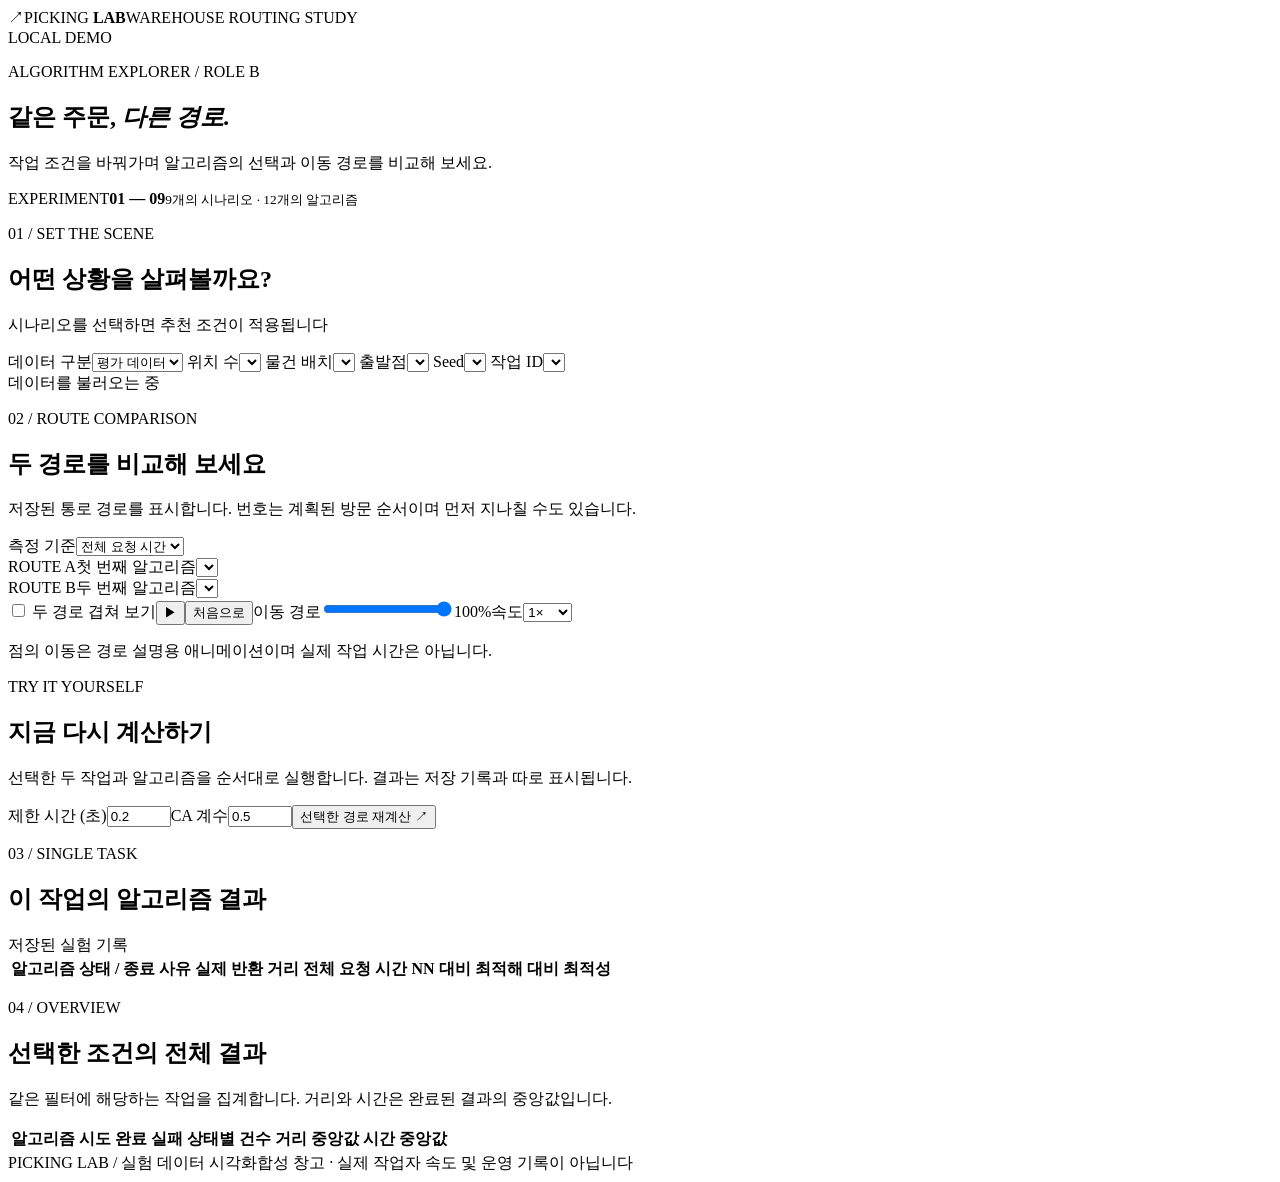
==== demo/index.html @ 154a7657 "feat: add two-stage picking route improvement" ====
<!doctype html>
<html lang="ko">
<head>
  <meta charset="utf-8">
  <meta name="viewport" content="width=device-width, initial-scale=1">
  <title>Picking Lab | 창고 경로 비교</title>
  <link rel="stylesheet" href="/style.css">
  <script src="/app.js" defer></script>
</head>
<body>
<header class="topbar"><div class="brand"><span class="brand-mark">↗</span><span>PICKING <b>LAB</b></span><span class="brand-line"></span><span class="brand-sub">WAREHOUSE ROUTING STUDY</span></div><span class="top-tag"><i></i> LOCAL DEMO</span></header>
<main>
  <section class="hero"><div><p class="eyebrow">ALGORITHM EXPLORER <span> / </span> ROLE B</p><h1>같은 주문, <em>다른 경로.</em></h1><p class="intro">작업 조건을 바꿔가며 알고리즘의 선택과 이동 경로를 비교해 보세요.</p></div><div class="hero-meta"><span>EXPERIMENT</span><strong>01 — 09</strong><small>9개의 시나리오 · 12개의 알고리즘</small></div></section>
  <section class="panel filters"><div class="section-head"><div><p class="kicker">01 / SET THE SCENE</p><h2>어떤 상황을 살펴볼까요?</h2></div><span class="hint">시나리오를 선택하면 추천 조건이 적용됩니다</span></div>
    <div class="scenario-grid" id="scenarios" aria-label="시나리오 선택"></div><p id="scenario-description" class="scenario-note"></p>
    <div class="filter-grid">
      <label>데이터 구분<select id="split"><option value="eval">평가 데이터</option><option value="dev">개발 데이터</option></select></label>
      <label>위치 수<select id="n"></select></label>
      <label>물건 배치<select id="pattern"></select></label>
      <label>출발점<select id="start"></select></label>
      <label>Seed<select id="seed"></select></label>
      <label class="task-filter">작업 ID<select id="task"></select></label>
    </div><div class="selection-foot"><span id="task-count">데이터를 불러오는 중</span><span id="split-note"></span></div>
  </section>
  <section id="algorithm-explanation" class="panel filters" aria-labelledby="algorithm-explanation-title" hidden>
    <h2 id="algorithm-explanation-title">선택한 알고리즘 설명</h2>
    <div id="algorithm-explanation-content"></div>
  </section>
  <section class="section-head compare-heading"><div><p class="kicker">02 / ROUTE COMPARISON</p><h2>두 경로를 비교해 보세요</h2><p class="hint">저장된 통로 경로를 표시합니다. 번호는 계획된 방문 순서이며 먼저 지나칠 수도 있습니다.</p></div><div class="mode-control"><label for="mode">측정 기준</label><select id="mode"><option value="request">전체 요청 시간</option><option value="candidate">후보 탐색 시간</option></select></div></section>
  <div id="error" class="notice error" role="alert" hidden></div><div id="comparison-note" class="notice" hidden></div>
  <section class="route-grid" aria-label="두 알고리즘 경로 비교">
    <article class="panel route-card"><div class="route-top"><div><span class="route-label blue">ROUTE A</span><label class="sr-only" for="algorithm-a">첫 번째 알고리즘</label><select id="algorithm-a" class="algorithm"></select></div><div id="badge-a" class="status"></div></div><div id="map-a" class="map" role="img" aria-label="첫 번째 창고 경로"></div><div id="route-info-a" class="route-info"></div></article>
    <article class="panel route-card"><div class="route-top"><div><span class="route-label orange">ROUTE B</span><label class="sr-only" for="algorithm-b">두 번째 알고리즘</label><select id="algorithm-b" class="algorithm"></select></div><div id="badge-b" class="status"></div></div><div id="map-b" class="map" role="img" aria-label="두 번째 창고 경로"></div><div id="route-info-b" class="route-info"></div></article>
  </section>
  <div class="playbar panel"><div class="player"><label class="overlay-control"><input type="checkbox" id="overlay"> 두 경로 겹쳐 보기</label><button id="play" class="play-button" aria-label="경로 재생">▶</button><button id="reset" class="icon-button">처음으로</button><label for="progress">이동 경로</label><input id="progress" type="range" min="0" max="1000" value="1000" aria-label="경로 진행률"><output id="progress-label">100%</output><label for="speed">속도</label><select id="speed"><option value="0.5">0.5×</option><option value="1" selected>1×</option><option value="2">2×</option></select></div><p>점의 이동은 경로 설명용 애니메이션이며 실제 작업 시간은 아닙니다.</p></div>
  <section class="panel live"><div><p class="kicker">TRY IT YOURSELF</p><h2>지금 다시 계산하기</h2><p class="hint">선택한 두 작업과 알고리즘을 순서대로 실행합니다. 결과는 저장 기록과 따로 표시됩니다.</p></div><div class="live-controls"><label>제한 시간 (초)<input type="number" id="budget" min="0.01" max="2" step="0.01" value="0.2"></label><label>CA 계수<input type="number" id="coefficient" min="0" max="2" step="0.05" value="0.5"></label><button id="run" class="primary">선택한 경로 재계산 ↗</button><button id="restore" class="text-button" hidden>저장 결과로 돌아가기</button></div><p id="live-note" class="hint" aria-live="polite"></p></section>
  <section class="panel table-panel"><div class="section-head"><div><p class="kicker">03 / SINGLE TASK</p><h2>이 작업의 알고리즘 결과</h2><p id="task-info" class="hint"></p></div><span class="source-tag" id="source-tag">저장된 실험 기록</span></div><div class="table-wrap"><table><thead><tr><th>알고리즘</th><th>상태 / 종료 사유</th><th>실제 반환</th><th>거리</th><th id="time-heading">전체 요청 시간</th><th>NN 대비</th><th>최적해 대비</th><th>최적성</th></tr></thead><tbody id="results"></tbody></table></div><div id="rule" class="rule"></div></section>
  <section class="panel table-panel"><div class="section-head"><div><p class="kicker">04 / OVERVIEW</p><h2>선택한 조건의 전체 결과</h2><p class="hint">같은 필터에 해당하는 작업을 집계합니다. 거리와 시간은 완료된 결과의 중앙값입니다.</p></div></div><div class="table-wrap"><table><thead><tr><th>알고리즘</th><th>시도</th><th>완료</th><th>실패 상태별 건수</th><th>거리 중앙값</th><th>시간 중앙값</th></tr></thead><tbody id="aggregate"></tbody></table></div></section>
  <footer><span>PICKING LAB / 실험 데이터 시각화</span><span>합성 창고 · 실제 작업자 속도 및 운영 기록이 아닙니다</span></footer>
</main>
</body>
</html>
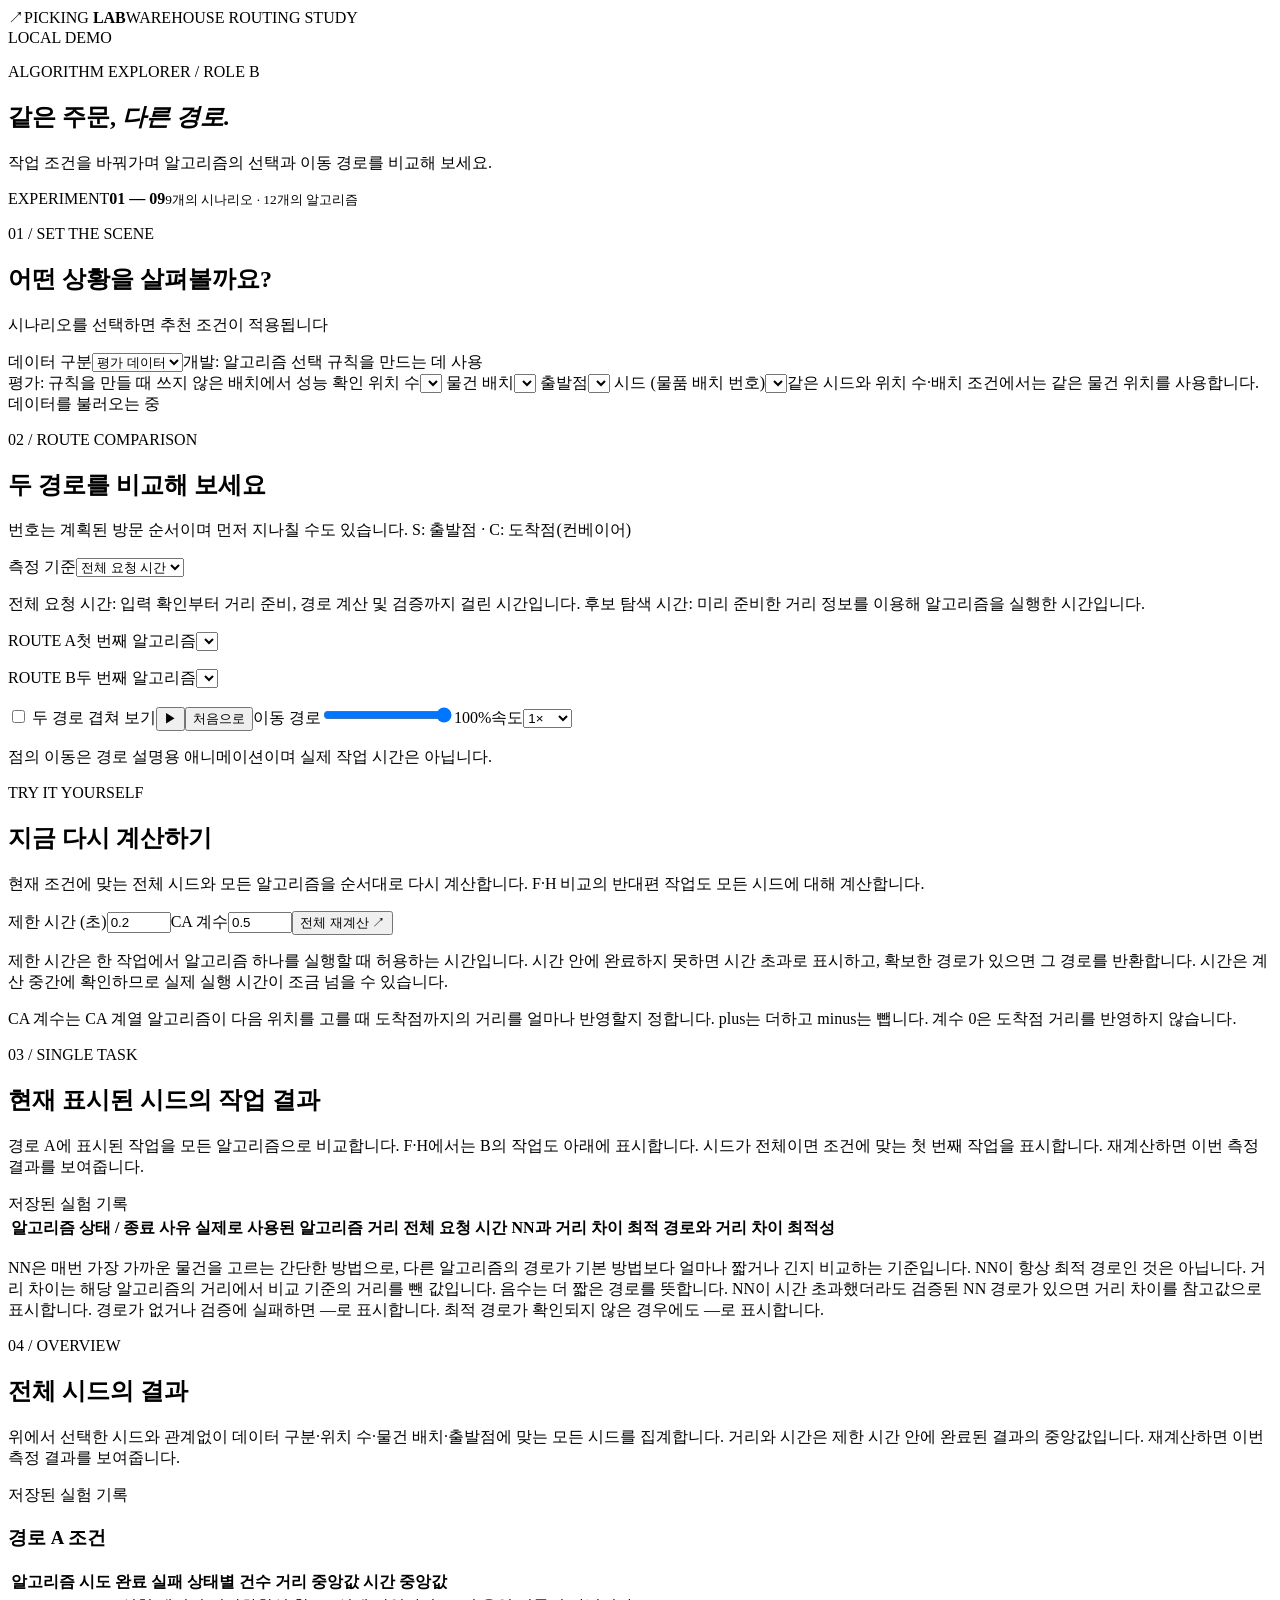
==== commit 8d2c5a65: "Clarify NN baseline and improve experiment demo" ====
--- a/demo/index.html
+++ b/demo/index.html
@@ -14,28 +14,29 @@
   <section class="panel filters"><div class="section-head"><div><p class="kicker">01 / SET THE SCENE</p><h2>어떤 상황을 살펴볼까요?</h2></div><span class="hint">시나리오를 선택하면 추천 조건이 적용됩니다</span></div>
     <div class="scenario-grid" id="scenarios" aria-label="시나리오 선택"></div><p id="scenario-description" class="scenario-note"></p>
     <div class="filter-grid">
-      <label>데이터 구분<select id="split"><option value="eval">평가 데이터</option><option value="dev">개발 데이터</option></select></label>
+      <label>데이터 구분<select id="split" aria-describedby="split-help"><option value="eval">평가 데이터</option><option value="dev">개발 데이터</option></select><span id="split-help" class="filter-help">개발: 알고리즘 선택 규칙을 만드는 데 사용<br>평가: 규칙을 만들 때 쓰지 않은 배치에서 성능 확인</span></label>
       <label>위치 수<select id="n"></select></label>
       <label>물건 배치<select id="pattern"></select></label>
       <label>출발점<select id="start"></select></label>
-      <label>Seed<select id="seed"></select></label>
-      <label class="task-filter">작업 ID<select id="task"></select></label>
-    </div><div class="selection-foot"><span id="task-count">데이터를 불러오는 중</span><span id="split-note"></span></div>
+      <label>시드 (물품 배치 번호)<select id="seed" aria-describedby="seed-note"></select><span id="seed-note" class="filter-help"></span><span class="filter-help">같은 시드와 위치 수·배치 조건에서는 같은 물건 위치를 사용합니다.</span></label>
+    </div><div class="selection-foot"><span id="task-count" aria-live="polite">데이터를 불러오는 중</span><span id="split-note"></span></div>
   </section>
   <section id="algorithm-explanation" class="panel filters" aria-labelledby="algorithm-explanation-title" hidden>
     <h2 id="algorithm-explanation-title">선택한 알고리즘 설명</h2>
     <div id="algorithm-explanation-content"></div>
+    <details class="algorithm-guide"><summary>모든 알고리즘 설명 보기</summary><p class="hint">알고리즘 이름을 누르면 설명을 볼 수 있습니다.</p><div id="all-algorithm-explanations"></div></details>
   </section>
-  <section class="section-head compare-heading"><div><p class="kicker">02 / ROUTE COMPARISON</p><h2>두 경로를 비교해 보세요</h2><p class="hint">저장된 통로 경로를 표시합니다. 번호는 계획된 방문 순서이며 먼저 지나칠 수도 있습니다.</p></div><div class="mode-control"><label for="mode">측정 기준</label><select id="mode"><option value="request">전체 요청 시간</option><option value="candidate">후보 탐색 시간</option></select></div></section>
+  <section class="section-head compare-heading"><div><p class="kicker">02 / ROUTE COMPARISON</p><h2>두 경로를 비교해 보세요</h2><p class="hint">번호는 계획된 방문 순서이며 먼저 지나칠 수도 있습니다. S: 출발점 · C: 도착점(컨베이어)</p></div><div class="mode-control"><label for="mode">측정 기준</label><select id="mode"><option value="request">전체 요청 시간</option><option value="candidate">후보 탐색 시간</option></select></div></section>
+  <p class="hint">전체 요청 시간: 입력 확인부터 거리 준비, 경로 계산 및 검증까지 걸린 시간입니다. 후보 탐색 시간: 미리 준비한 거리 정보를 이용해 알고리즘을 실행한 시간입니다.</p>
   <div id="error" class="notice error" role="alert" hidden></div><div id="comparison-note" class="notice" hidden></div>
   <section class="route-grid" aria-label="두 알고리즘 경로 비교">
-    <article class="panel route-card"><div class="route-top"><div><span class="route-label blue">ROUTE A</span><label class="sr-only" for="algorithm-a">첫 번째 알고리즘</label><select id="algorithm-a" class="algorithm"></select></div><div id="badge-a" class="status"></div></div><div id="map-a" class="map" role="img" aria-label="첫 번째 창고 경로"></div><div id="route-info-a" class="route-info"></div></article>
-    <article class="panel route-card"><div class="route-top"><div><span class="route-label orange">ROUTE B</span><label class="sr-only" for="algorithm-b">두 번째 알고리즘</label><select id="algorithm-b" class="algorithm"></select></div><div id="badge-b" class="status"></div></div><div id="map-b" class="map" role="img" aria-label="두 번째 창고 경로"></div><div id="route-info-b" class="route-info"></div></article>
+    <article class="panel route-card"><div class="route-top"><div><span class="route-label blue">ROUTE A</span><label class="sr-only" for="algorithm-a">첫 번째 알고리즘</label><select id="algorithm-a" class="algorithm"></select></div><div id="badge-a" class="status"></div></div><p class="algorithm-name" id="algorithm-name-a"></p><div id="map-a" class="map" role="img" aria-label="첫 번째 창고 경로"></div><div id="route-info-a" class="route-info"></div></article>
+    <article class="panel route-card"><div class="route-top"><div><span class="route-label orange">ROUTE B</span><label class="sr-only" for="algorithm-b">두 번째 알고리즘</label><select id="algorithm-b" class="algorithm"></select></div><div id="badge-b" class="status"></div></div><p class="algorithm-name" id="algorithm-name-b"></p><div id="map-b" class="map" role="img" aria-label="두 번째 창고 경로"></div><div id="route-info-b" class="route-info"></div></article>
   </section>
   <div class="playbar panel"><div class="player"><label class="overlay-control"><input type="checkbox" id="overlay"> 두 경로 겹쳐 보기</label><button id="play" class="play-button" aria-label="경로 재생">▶</button><button id="reset" class="icon-button">처음으로</button><label for="progress">이동 경로</label><input id="progress" type="range" min="0" max="1000" value="1000" aria-label="경로 진행률"><output id="progress-label">100%</output><label for="speed">속도</label><select id="speed"><option value="0.5">0.5×</option><option value="1" selected>1×</option><option value="2">2×</option></select></div><p>점의 이동은 경로 설명용 애니메이션이며 실제 작업 시간은 아닙니다.</p></div>
-  <section class="panel live"><div><p class="kicker">TRY IT YOURSELF</p><h2>지금 다시 계산하기</h2><p class="hint">선택한 두 작업과 알고리즘을 순서대로 실행합니다. 결과는 저장 기록과 따로 표시됩니다.</p></div><div class="live-controls"><label>제한 시간 (초)<input type="number" id="budget" min="0.01" max="2" step="0.01" value="0.2"></label><label>CA 계수<input type="number" id="coefficient" min="0" max="2" step="0.05" value="0.5"></label><button id="run" class="primary">선택한 경로 재계산 ↗</button><button id="restore" class="text-button" hidden>저장 결과로 돌아가기</button></div><p id="live-note" class="hint" aria-live="polite"></p></section>
-  <section class="panel table-panel"><div class="section-head"><div><p class="kicker">03 / SINGLE TASK</p><h2>이 작업의 알고리즘 결과</h2><p id="task-info" class="hint"></p></div><span class="source-tag" id="source-tag">저장된 실험 기록</span></div><div class="table-wrap"><table><thead><tr><th>알고리즘</th><th>상태 / 종료 사유</th><th>실제 반환</th><th>거리</th><th id="time-heading">전체 요청 시간</th><th>NN 대비</th><th>최적해 대비</th><th>최적성</th></tr></thead><tbody id="results"></tbody></table></div><div id="rule" class="rule"></div></section>
-  <section class="panel table-panel"><div class="section-head"><div><p class="kicker">04 / OVERVIEW</p><h2>선택한 조건의 전체 결과</h2><p class="hint">같은 필터에 해당하는 작업을 집계합니다. 거리와 시간은 완료된 결과의 중앙값입니다.</p></div></div><div class="table-wrap"><table><thead><tr><th>알고리즘</th><th>시도</th><th>완료</th><th>실패 상태별 건수</th><th>거리 중앙값</th><th>시간 중앙값</th></tr></thead><tbody id="aggregate"></tbody></table></div></section>
+  <section class="panel live"><div><p class="kicker">TRY IT YOURSELF</p><h2>지금 다시 계산하기</h2><p class="hint">현재 조건에 맞는 전체 시드와 모든 알고리즘을 순서대로 다시 계산합니다. F·H 비교의 반대편 작업도 모든 시드에 대해 계산합니다.</p></div><div class="live-controls"><label>제한 시간 (초)<input type="number" id="budget" aria-describedby="budget-help" min="0.01" max="2" step="0.01" value="0.2"></label><label>CA 계수<input type="number" id="coefficient" min="0" max="2" step="0.05" value="0.5"></label><button id="run" class="primary">전체 재계산 ↗</button><button id="cancel-recalc" class="text-button" hidden>재계산 취소</button><button id="restore" class="text-button" hidden>저장 결과로 돌아가기</button></div><p id="budget-help" class="hint">제한 시간은 한 작업에서 알고리즘 하나를 실행할 때 허용하는 시간입니다. 시간 안에 완료하지 못하면 시간 초과로 표시하고, 확보한 경로가 있으면 그 경로를 반환합니다. 시간은 계산 중간에 확인하므로 실제 실행 시간이 조금 넘을 수 있습니다.</p><p class="hint">CA 계수는 CA 계열 알고리즘이 다음 위치를 고를 때 도착점까지의 거리를 얼마나 반영할지 정합니다. plus는 더하고 minus는 뺍니다. 계수 0은 도착점 거리를 반영하지 않습니다.</p><progress id="recalc-progress" max="1" value="0" aria-label="재계산 진행률" hidden></progress><p id="live-note" class="hint" aria-live="polite"></p></section>
+  <section class="panel table-panel"><div class="section-head"><div><p class="kicker">03 / SINGLE TASK</p><h2>현재 표시된 시드의 작업 결과</h2><p class="hint">경로 A에 표시된 작업을 모든 알고리즘으로 비교합니다. F·H에서는 B의 작업도 아래에 표시합니다. 시드가 전체이면 조건에 맞는 첫 번째 작업을 표시합니다. 재계산하면 이번 측정 결과를 보여줍니다.</p><p id="task-info" class="hint"></p></div><span class="source-tag" id="source-tag">저장된 실험 기록</span></div><div class="table-wrap"><table><thead><tr><th>알고리즘</th><th>상태 / 종료 사유</th><th>실제로 사용된 알고리즘</th><th>거리</th><th id="time-heading">전체 요청 시간</th><th>NN과 거리 차이</th><th>최적 경로와 거리 차이</th><th>최적성</th></tr></thead><tbody id="results"></tbody></table></div><div id="detail-pair" hidden><h3>경로 B 작업의 결과</h3><p id="task-info-b" class="hint"></p><div class="table-wrap"><table><thead><tr><th>알고리즘</th><th>상태 / 종료 사유</th><th>실제로 사용된 알고리즘</th><th>거리</th><th id="time-heading-b">전체 요청 시간</th><th>NN과 거리 차이</th><th>최적 경로와 거리 차이</th><th>최적성</th></tr></thead><tbody id="results-b"></tbody></table></div><div id="rule-b" class="rule"></div></div><p class="hint">NN은 매번 가장 가까운 물건을 고르는 간단한 방법으로, 다른 알고리즘의 경로가 기본 방법보다 얼마나 짧거나 긴지 비교하는 기준입니다. NN이 항상 최적 경로인 것은 아닙니다. 거리 차이는 해당 알고리즘의 거리에서 비교 기준의 거리를 뺀 값입니다. 음수는 더 짧은 경로를 뜻합니다. NN이 시간 초과했더라도 검증된 NN 경로가 있으면 거리 차이를 참고값으로 표시합니다. 경로가 없거나 검증에 실패하면 —로 표시합니다. 최적 경로가 확인되지 않은 경우에도 —로 표시합니다.</p><div id="rule" class="rule"></div></section>
+  <section class="panel table-panel"><div class="section-head"><div><p class="kicker">04 / OVERVIEW</p><h2>전체 시드의 결과</h2><p class="hint">위에서 선택한 시드와 관계없이 데이터 구분·위치 수·물건 배치·출발점에 맞는 모든 시드를 집계합니다. 거리와 시간은 제한 시간 안에 완료된 결과의 중앙값입니다. 재계산하면 이번 측정 결과를 보여줍니다.</p></div><span class="source-tag" id="aggregate-source">저장된 실험 기록</span></div><h3>경로 A 조건</h3><div class="table-wrap"><table><thead><tr><th>알고리즘</th><th>시도</th><th>완료</th><th>실패 상태별 건수</th><th>거리 중앙값</th><th>시간 중앙값</th></tr></thead><tbody id="aggregate"></tbody></table></div><div id="aggregate-pair" hidden><h3>경로 B 조건</h3><div class="table-wrap"><table><thead><tr><th>알고리즘</th><th>시도</th><th>완료</th><th>실패 상태별 건수</th><th>거리 중앙값</th><th>시간 중앙값</th></tr></thead><tbody id="aggregate-b"></tbody></table></div></div></section>
   <footer><span>PICKING LAB / 실험 데이터 시각화</span><span>합성 창고 · 실제 작업자 속도 및 운영 기록이 아닙니다</span></footer>
 </main>
 </body>
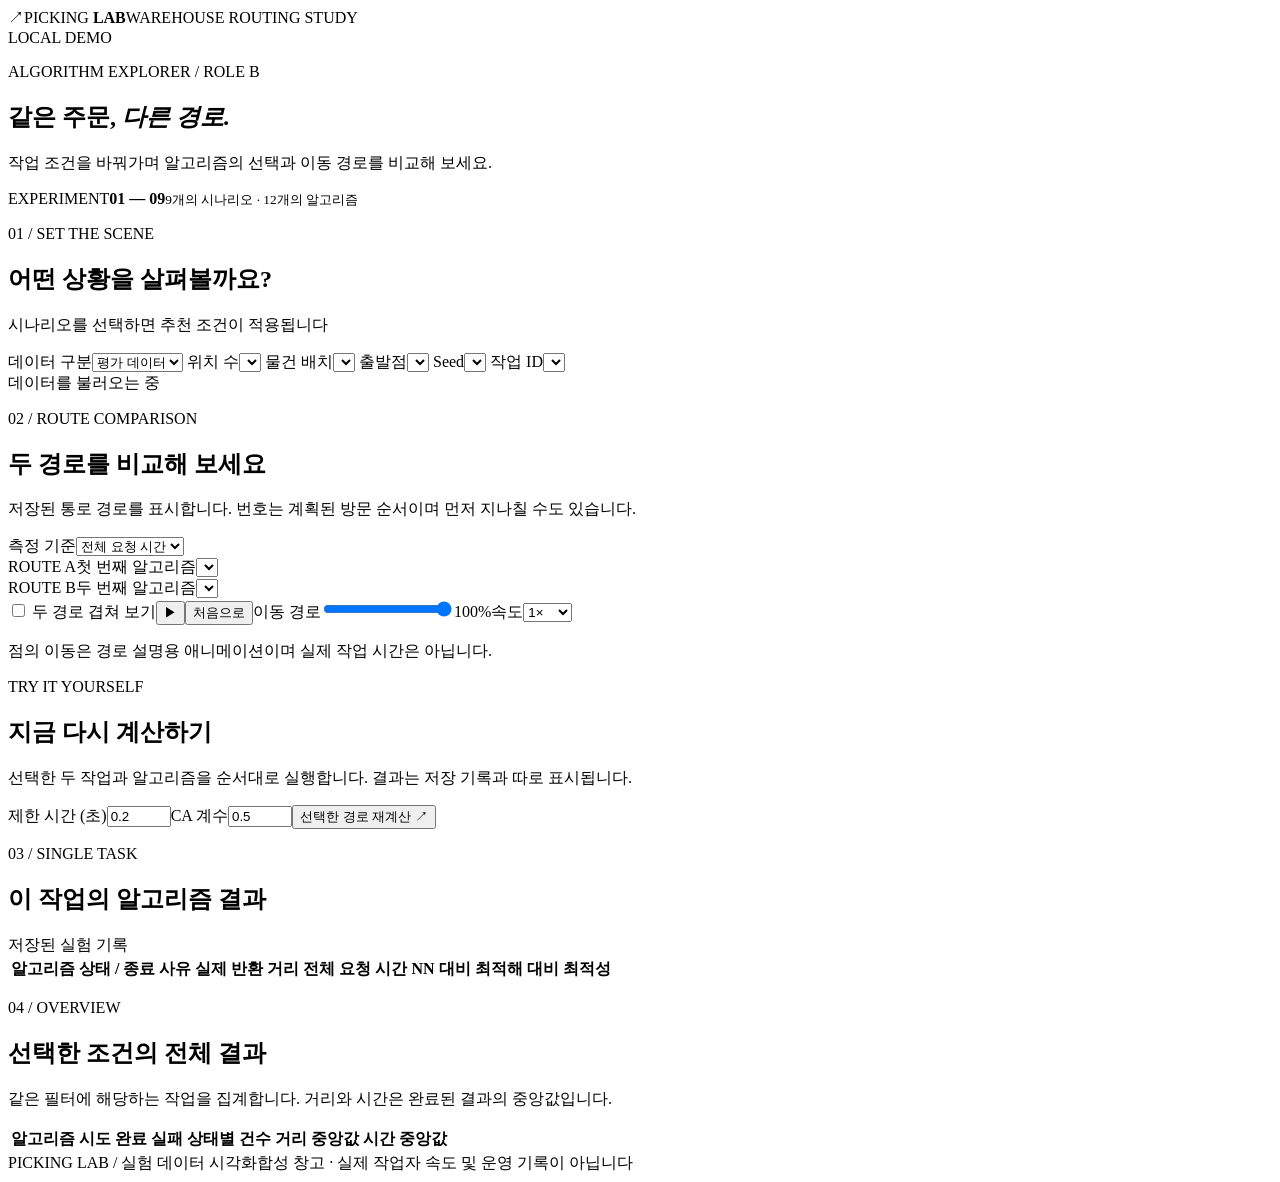
==== commit 4491dd9a: "Merge pull request #4 from apple4232/feature/two-stage-route 피킹 경로의 두 단계 개선 알고리즘과 데모 추가" ====
--- a/demo/index.html
+++ b/demo/index.html
@@ -14,29 +14,28 @@
   <section class="panel filters"><div class="section-head"><div><p class="kicker">01 / SET THE SCENE</p><h2>어떤 상황을 살펴볼까요?</h2></div><span class="hint">시나리오를 선택하면 추천 조건이 적용됩니다</span></div>
     <div class="scenario-grid" id="scenarios" aria-label="시나리오 선택"></div><p id="scenario-description" class="scenario-note"></p>
     <div class="filter-grid">
-      <label>데이터 구분<select id="split" aria-describedby="split-help"><option value="eval">평가 데이터</option><option value="dev">개발 데이터</option></select><span id="split-help" class="filter-help">개발: 알고리즘 선택 규칙을 만드는 데 사용<br>평가: 규칙을 만들 때 쓰지 않은 배치에서 성능 확인</span></label>
+      <label>데이터 구분<select id="split"><option value="eval">평가 데이터</option><option value="dev">개발 데이터</option></select></label>
       <label>위치 수<select id="n"></select></label>
       <label>물건 배치<select id="pattern"></select></label>
       <label>출발점<select id="start"></select></label>
-      <label>시드 (물품 배치 번호)<select id="seed" aria-describedby="seed-note"></select><span id="seed-note" class="filter-help"></span><span class="filter-help">같은 시드와 위치 수·배치 조건에서는 같은 물건 위치를 사용합니다.</span></label>
-    </div><div class="selection-foot"><span id="task-count" aria-live="polite">데이터를 불러오는 중</span><span id="split-note"></span></div>
+      <label>Seed<select id="seed"></select></label>
+      <label class="task-filter">작업 ID<select id="task"></select></label>
+    </div><div class="selection-foot"><span id="task-count">데이터를 불러오는 중</span><span id="split-note"></span></div>
   </section>
   <section id="algorithm-explanation" class="panel filters" aria-labelledby="algorithm-explanation-title" hidden>
     <h2 id="algorithm-explanation-title">선택한 알고리즘 설명</h2>
     <div id="algorithm-explanation-content"></div>
-    <details class="algorithm-guide"><summary>모든 알고리즘 설명 보기</summary><p class="hint">알고리즘 이름을 누르면 설명을 볼 수 있습니다.</p><div id="all-algorithm-explanations"></div></details>
   </section>
-  <section class="section-head compare-heading"><div><p class="kicker">02 / ROUTE COMPARISON</p><h2>두 경로를 비교해 보세요</h2><p class="hint">번호는 계획된 방문 순서이며 먼저 지나칠 수도 있습니다. S: 출발점 · C: 도착점(컨베이어)</p></div><div class="mode-control"><label for="mode">측정 기준</label><select id="mode"><option value="request">전체 요청 시간</option><option value="candidate">후보 탐색 시간</option></select></div></section>
-  <p class="hint">전체 요청 시간: 입력 확인부터 거리 준비, 경로 계산 및 검증까지 걸린 시간입니다. 후보 탐색 시간: 미리 준비한 거리 정보를 이용해 알고리즘을 실행한 시간입니다.</p>
+  <section class="section-head compare-heading"><div><p class="kicker">02 / ROUTE COMPARISON</p><h2>두 경로를 비교해 보세요</h2><p class="hint">저장된 통로 경로를 표시합니다. 번호는 계획된 방문 순서이며 먼저 지나칠 수도 있습니다.</p></div><div class="mode-control"><label for="mode">측정 기준</label><select id="mode"><option value="request">전체 요청 시간</option><option value="candidate">후보 탐색 시간</option></select></div></section>
   <div id="error" class="notice error" role="alert" hidden></div><div id="comparison-note" class="notice" hidden></div>
   <section class="route-grid" aria-label="두 알고리즘 경로 비교">
-    <article class="panel route-card"><div class="route-top"><div><span class="route-label blue">ROUTE A</span><label class="sr-only" for="algorithm-a">첫 번째 알고리즘</label><select id="algorithm-a" class="algorithm"></select></div><div id="badge-a" class="status"></div></div><p class="algorithm-name" id="algorithm-name-a"></p><div id="map-a" class="map" role="img" aria-label="첫 번째 창고 경로"></div><div id="route-info-a" class="route-info"></div></article>
-    <article class="panel route-card"><div class="route-top"><div><span class="route-label orange">ROUTE B</span><label class="sr-only" for="algorithm-b">두 번째 알고리즘</label><select id="algorithm-b" class="algorithm"></select></div><div id="badge-b" class="status"></div></div><p class="algorithm-name" id="algorithm-name-b"></p><div id="map-b" class="map" role="img" aria-label="두 번째 창고 경로"></div><div id="route-info-b" class="route-info"></div></article>
+    <article class="panel route-card"><div class="route-top"><div><span class="route-label blue">ROUTE A</span><label class="sr-only" for="algorithm-a">첫 번째 알고리즘</label><select id="algorithm-a" class="algorithm"></select></div><div id="badge-a" class="status"></div></div><div id="map-a" class="map" role="img" aria-label="첫 번째 창고 경로"></div><div id="route-info-a" class="route-info"></div></article>
+    <article class="panel route-card"><div class="route-top"><div><span class="route-label orange">ROUTE B</span><label class="sr-only" for="algorithm-b">두 번째 알고리즘</label><select id="algorithm-b" class="algorithm"></select></div><div id="badge-b" class="status"></div></div><div id="map-b" class="map" role="img" aria-label="두 번째 창고 경로"></div><div id="route-info-b" class="route-info"></div></article>
   </section>
   <div class="playbar panel"><div class="player"><label class="overlay-control"><input type="checkbox" id="overlay"> 두 경로 겹쳐 보기</label><button id="play" class="play-button" aria-label="경로 재생">▶</button><button id="reset" class="icon-button">처음으로</button><label for="progress">이동 경로</label><input id="progress" type="range" min="0" max="1000" value="1000" aria-label="경로 진행률"><output id="progress-label">100%</output><label for="speed">속도</label><select id="speed"><option value="0.5">0.5×</option><option value="1" selected>1×</option><option value="2">2×</option></select></div><p>점의 이동은 경로 설명용 애니메이션이며 실제 작업 시간은 아닙니다.</p></div>
-  <section class="panel live"><div><p class="kicker">TRY IT YOURSELF</p><h2>지금 다시 계산하기</h2><p class="hint">현재 조건에 맞는 전체 시드와 모든 알고리즘을 순서대로 다시 계산합니다. F·H 비교의 반대편 작업도 모든 시드에 대해 계산합니다.</p></div><div class="live-controls"><label>제한 시간 (초)<input type="number" id="budget" aria-describedby="budget-help" min="0.01" max="2" step="0.01" value="0.2"></label><label>CA 계수<input type="number" id="coefficient" min="0" max="2" step="0.05" value="0.5"></label><button id="run" class="primary">전체 재계산 ↗</button><button id="cancel-recalc" class="text-button" hidden>재계산 취소</button><button id="restore" class="text-button" hidden>저장 결과로 돌아가기</button></div><p id="budget-help" class="hint">제한 시간은 한 작업에서 알고리즘 하나를 실행할 때 허용하는 시간입니다. 시간 안에 완료하지 못하면 시간 초과로 표시하고, 확보한 경로가 있으면 그 경로를 반환합니다. 시간은 계산 중간에 확인하므로 실제 실행 시간이 조금 넘을 수 있습니다.</p><p class="hint">CA 계수는 CA 계열 알고리즘이 다음 위치를 고를 때 도착점까지의 거리를 얼마나 반영할지 정합니다. plus는 더하고 minus는 뺍니다. 계수 0은 도착점 거리를 반영하지 않습니다.</p><progress id="recalc-progress" max="1" value="0" aria-label="재계산 진행률" hidden></progress><p id="live-note" class="hint" aria-live="polite"></p></section>
-  <section class="panel table-panel"><div class="section-head"><div><p class="kicker">03 / SINGLE TASK</p><h2>현재 표시된 시드의 작업 결과</h2><p class="hint">경로 A에 표시된 작업을 모든 알고리즘으로 비교합니다. F·H에서는 B의 작업도 아래에 표시합니다. 시드가 전체이면 조건에 맞는 첫 번째 작업을 표시합니다. 재계산하면 이번 측정 결과를 보여줍니다.</p><p id="task-info" class="hint"></p></div><span class="source-tag" id="source-tag">저장된 실험 기록</span></div><div class="table-wrap"><table><thead><tr><th>알고리즘</th><th>상태 / 종료 사유</th><th>실제로 사용된 알고리즘</th><th>거리</th><th id="time-heading">전체 요청 시간</th><th>NN과 거리 차이</th><th>최적 경로와 거리 차이</th><th>최적성</th></tr></thead><tbody id="results"></tbody></table></div><div id="detail-pair" hidden><h3>경로 B 작업의 결과</h3><p id="task-info-b" class="hint"></p><div class="table-wrap"><table><thead><tr><th>알고리즘</th><th>상태 / 종료 사유</th><th>실제로 사용된 알고리즘</th><th>거리</th><th id="time-heading-b">전체 요청 시간</th><th>NN과 거리 차이</th><th>최적 경로와 거리 차이</th><th>최적성</th></tr></thead><tbody id="results-b"></tbody></table></div><div id="rule-b" class="rule"></div></div><p class="hint">NN은 매번 가장 가까운 물건을 고르는 간단한 방법으로, 다른 알고리즘의 경로가 기본 방법보다 얼마나 짧거나 긴지 비교하는 기준입니다. NN이 항상 최적 경로인 것은 아닙니다. 거리 차이는 해당 알고리즘의 거리에서 비교 기준의 거리를 뺀 값입니다. 음수는 더 짧은 경로를 뜻합니다. NN이 시간 초과했더라도 검증된 NN 경로가 있으면 거리 차이를 참고값으로 표시합니다. 경로가 없거나 검증에 실패하면 —로 표시합니다. 최적 경로가 확인되지 않은 경우에도 —로 표시합니다.</p><div id="rule" class="rule"></div></section>
-  <section class="panel table-panel"><div class="section-head"><div><p class="kicker">04 / OVERVIEW</p><h2>전체 시드의 결과</h2><p class="hint">위에서 선택한 시드와 관계없이 데이터 구분·위치 수·물건 배치·출발점에 맞는 모든 시드를 집계합니다. 거리와 시간은 제한 시간 안에 완료된 결과의 중앙값입니다. 재계산하면 이번 측정 결과를 보여줍니다.</p></div><span class="source-tag" id="aggregate-source">저장된 실험 기록</span></div><h3>경로 A 조건</h3><div class="table-wrap"><table><thead><tr><th>알고리즘</th><th>시도</th><th>완료</th><th>실패 상태별 건수</th><th>거리 중앙값</th><th>시간 중앙값</th></tr></thead><tbody id="aggregate"></tbody></table></div><div id="aggregate-pair" hidden><h3>경로 B 조건</h3><div class="table-wrap"><table><thead><tr><th>알고리즘</th><th>시도</th><th>완료</th><th>실패 상태별 건수</th><th>거리 중앙값</th><th>시간 중앙값</th></tr></thead><tbody id="aggregate-b"></tbody></table></div></div></section>
+  <section class="panel live"><div><p class="kicker">TRY IT YOURSELF</p><h2>지금 다시 계산하기</h2><p class="hint">선택한 두 작업과 알고리즘을 순서대로 실행합니다. 결과는 저장 기록과 따로 표시됩니다.</p></div><div class="live-controls"><label>제한 시간 (초)<input type="number" id="budget" min="0.01" max="2" step="0.01" value="0.2"></label><label>CA 계수<input type="number" id="coefficient" min="0" max="2" step="0.05" value="0.5"></label><button id="run" class="primary">선택한 경로 재계산 ↗</button><button id="restore" class="text-button" hidden>저장 결과로 돌아가기</button></div><p id="live-note" class="hint" aria-live="polite"></p></section>
+  <section class="panel table-panel"><div class="section-head"><div><p class="kicker">03 / SINGLE TASK</p><h2>이 작업의 알고리즘 결과</h2><p id="task-info" class="hint"></p></div><span class="source-tag" id="source-tag">저장된 실험 기록</span></div><div class="table-wrap"><table><thead><tr><th>알고리즘</th><th>상태 / 종료 사유</th><th>실제 반환</th><th>거리</th><th id="time-heading">전체 요청 시간</th><th>NN 대비</th><th>최적해 대비</th><th>최적성</th></tr></thead><tbody id="results"></tbody></table></div><div id="rule" class="rule"></div></section>
+  <section class="panel table-panel"><div class="section-head"><div><p class="kicker">04 / OVERVIEW</p><h2>선택한 조건의 전체 결과</h2><p class="hint">같은 필터에 해당하는 작업을 집계합니다. 거리와 시간은 완료된 결과의 중앙값입니다.</p></div></div><div class="table-wrap"><table><thead><tr><th>알고리즘</th><th>시도</th><th>완료</th><th>실패 상태별 건수</th><th>거리 중앙값</th><th>시간 중앙값</th></tr></thead><tbody id="aggregate"></tbody></table></div></section>
   <footer><span>PICKING LAB / 실험 데이터 시각화</span><span>합성 창고 · 실제 작업자 속도 및 운영 기록이 아닙니다</span></footer>
 </main>
 </body>
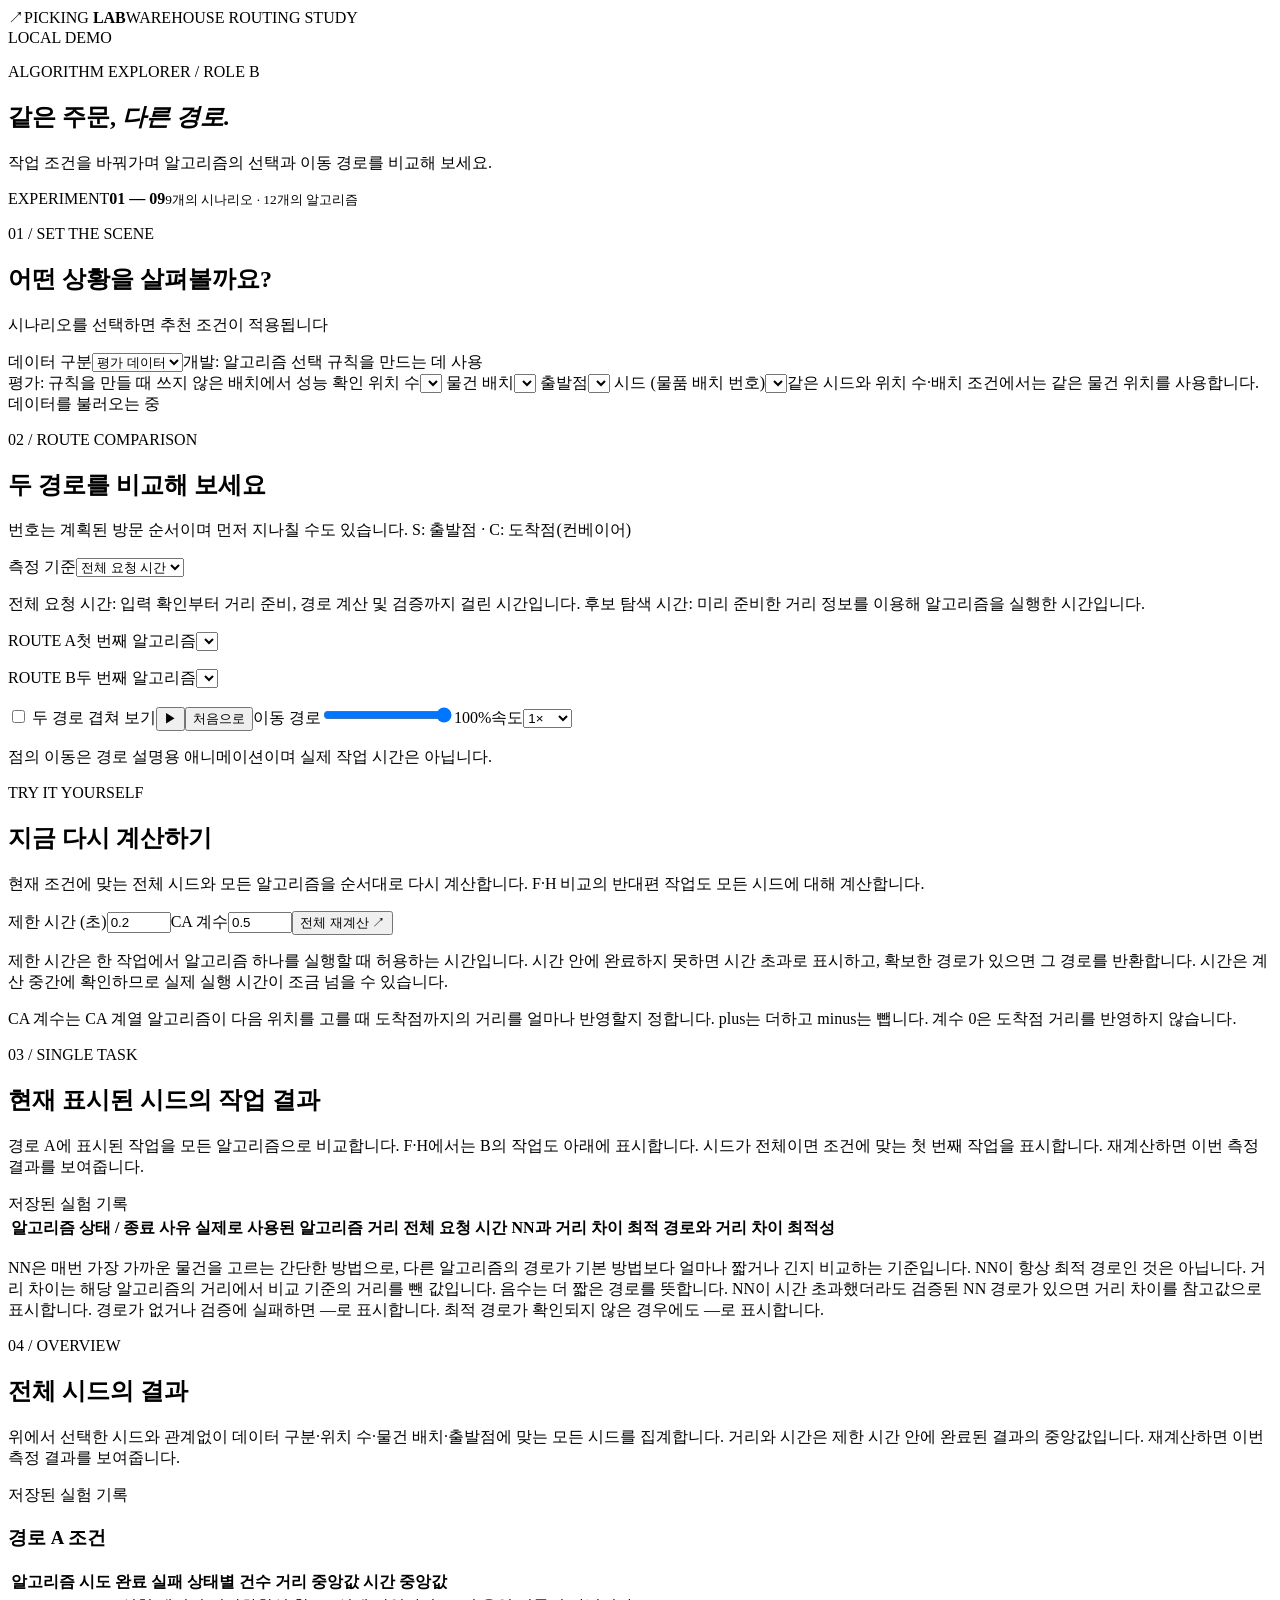
==== commit bc4a6b72: "Merge pull request #6 from apple4232/feature/nn-baseline-review NN 비교 기준 정리 및 데모 개선" ====
--- a/demo/index.html
+++ b/demo/index.html
@@ -14,28 +14,29 @@
   <section class="panel filters"><div class="section-head"><div><p class="kicker">01 / SET THE SCENE</p><h2>어떤 상황을 살펴볼까요?</h2></div><span class="hint">시나리오를 선택하면 추천 조건이 적용됩니다</span></div>
     <div class="scenario-grid" id="scenarios" aria-label="시나리오 선택"></div><p id="scenario-description" class="scenario-note"></p>
     <div class="filter-grid">
-      <label>데이터 구분<select id="split"><option value="eval">평가 데이터</option><option value="dev">개발 데이터</option></select></label>
+      <label>데이터 구분<select id="split" aria-describedby="split-help"><option value="eval">평가 데이터</option><option value="dev">개발 데이터</option></select><span id="split-help" class="filter-help">개발: 알고리즘 선택 규칙을 만드는 데 사용<br>평가: 규칙을 만들 때 쓰지 않은 배치에서 성능 확인</span></label>
       <label>위치 수<select id="n"></select></label>
       <label>물건 배치<select id="pattern"></select></label>
       <label>출발점<select id="start"></select></label>
-      <label>Seed<select id="seed"></select></label>
-      <label class="task-filter">작업 ID<select id="task"></select></label>
-    </div><div class="selection-foot"><span id="task-count">데이터를 불러오는 중</span><span id="split-note"></span></div>
+      <label>시드 (물품 배치 번호)<select id="seed" aria-describedby="seed-note"></select><span id="seed-note" class="filter-help"></span><span class="filter-help">같은 시드와 위치 수·배치 조건에서는 같은 물건 위치를 사용합니다.</span></label>
+    </div><div class="selection-foot"><span id="task-count" aria-live="polite">데이터를 불러오는 중</span><span id="split-note"></span></div>
   </section>
   <section id="algorithm-explanation" class="panel filters" aria-labelledby="algorithm-explanation-title" hidden>
     <h2 id="algorithm-explanation-title">선택한 알고리즘 설명</h2>
     <div id="algorithm-explanation-content"></div>
+    <details class="algorithm-guide"><summary>모든 알고리즘 설명 보기</summary><p class="hint">알고리즘 이름을 누르면 설명을 볼 수 있습니다.</p><div id="all-algorithm-explanations"></div></details>
   </section>
-  <section class="section-head compare-heading"><div><p class="kicker">02 / ROUTE COMPARISON</p><h2>두 경로를 비교해 보세요</h2><p class="hint">저장된 통로 경로를 표시합니다. 번호는 계획된 방문 순서이며 먼저 지나칠 수도 있습니다.</p></div><div class="mode-control"><label for="mode">측정 기준</label><select id="mode"><option value="request">전체 요청 시간</option><option value="candidate">후보 탐색 시간</option></select></div></section>
+  <section class="section-head compare-heading"><div><p class="kicker">02 / ROUTE COMPARISON</p><h2>두 경로를 비교해 보세요</h2><p class="hint">번호는 계획된 방문 순서이며 먼저 지나칠 수도 있습니다. S: 출발점 · C: 도착점(컨베이어)</p></div><div class="mode-control"><label for="mode">측정 기준</label><select id="mode"><option value="request">전체 요청 시간</option><option value="candidate">후보 탐색 시간</option></select></div></section>
+  <p class="hint">전체 요청 시간: 입력 확인부터 거리 준비, 경로 계산 및 검증까지 걸린 시간입니다. 후보 탐색 시간: 미리 준비한 거리 정보를 이용해 알고리즘을 실행한 시간입니다.</p>
   <div id="error" class="notice error" role="alert" hidden></div><div id="comparison-note" class="notice" hidden></div>
   <section class="route-grid" aria-label="두 알고리즘 경로 비교">
-    <article class="panel route-card"><div class="route-top"><div><span class="route-label blue">ROUTE A</span><label class="sr-only" for="algorithm-a">첫 번째 알고리즘</label><select id="algorithm-a" class="algorithm"></select></div><div id="badge-a" class="status"></div></div><div id="map-a" class="map" role="img" aria-label="첫 번째 창고 경로"></div><div id="route-info-a" class="route-info"></div></article>
-    <article class="panel route-card"><div class="route-top"><div><span class="route-label orange">ROUTE B</span><label class="sr-only" for="algorithm-b">두 번째 알고리즘</label><select id="algorithm-b" class="algorithm"></select></div><div id="badge-b" class="status"></div></div><div id="map-b" class="map" role="img" aria-label="두 번째 창고 경로"></div><div id="route-info-b" class="route-info"></div></article>
+    <article class="panel route-card"><div class="route-top"><div><span class="route-label blue">ROUTE A</span><label class="sr-only" for="algorithm-a">첫 번째 알고리즘</label><select id="algorithm-a" class="algorithm"></select></div><div id="badge-a" class="status"></div></div><p class="algorithm-name" id="algorithm-name-a"></p><div id="map-a" class="map" role="img" aria-label="첫 번째 창고 경로"></div><div id="route-info-a" class="route-info"></div></article>
+    <article class="panel route-card"><div class="route-top"><div><span class="route-label orange">ROUTE B</span><label class="sr-only" for="algorithm-b">두 번째 알고리즘</label><select id="algorithm-b" class="algorithm"></select></div><div id="badge-b" class="status"></div></div><p class="algorithm-name" id="algorithm-name-b"></p><div id="map-b" class="map" role="img" aria-label="두 번째 창고 경로"></div><div id="route-info-b" class="route-info"></div></article>
   </section>
   <div class="playbar panel"><div class="player"><label class="overlay-control"><input type="checkbox" id="overlay"> 두 경로 겹쳐 보기</label><button id="play" class="play-button" aria-label="경로 재생">▶</button><button id="reset" class="icon-button">처음으로</button><label for="progress">이동 경로</label><input id="progress" type="range" min="0" max="1000" value="1000" aria-label="경로 진행률"><output id="progress-label">100%</output><label for="speed">속도</label><select id="speed"><option value="0.5">0.5×</option><option value="1" selected>1×</option><option value="2">2×</option></select></div><p>점의 이동은 경로 설명용 애니메이션이며 실제 작업 시간은 아닙니다.</p></div>
-  <section class="panel live"><div><p class="kicker">TRY IT YOURSELF</p><h2>지금 다시 계산하기</h2><p class="hint">선택한 두 작업과 알고리즘을 순서대로 실행합니다. 결과는 저장 기록과 따로 표시됩니다.</p></div><div class="live-controls"><label>제한 시간 (초)<input type="number" id="budget" min="0.01" max="2" step="0.01" value="0.2"></label><label>CA 계수<input type="number" id="coefficient" min="0" max="2" step="0.05" value="0.5"></label><button id="run" class="primary">선택한 경로 재계산 ↗</button><button id="restore" class="text-button" hidden>저장 결과로 돌아가기</button></div><p id="live-note" class="hint" aria-live="polite"></p></section>
-  <section class="panel table-panel"><div class="section-head"><div><p class="kicker">03 / SINGLE TASK</p><h2>이 작업의 알고리즘 결과</h2><p id="task-info" class="hint"></p></div><span class="source-tag" id="source-tag">저장된 실험 기록</span></div><div class="table-wrap"><table><thead><tr><th>알고리즘</th><th>상태 / 종료 사유</th><th>실제 반환</th><th>거리</th><th id="time-heading">전체 요청 시간</th><th>NN 대비</th><th>최적해 대비</th><th>최적성</th></tr></thead><tbody id="results"></tbody></table></div><div id="rule" class="rule"></div></section>
-  <section class="panel table-panel"><div class="section-head"><div><p class="kicker">04 / OVERVIEW</p><h2>선택한 조건의 전체 결과</h2><p class="hint">같은 필터에 해당하는 작업을 집계합니다. 거리와 시간은 완료된 결과의 중앙값입니다.</p></div></div><div class="table-wrap"><table><thead><tr><th>알고리즘</th><th>시도</th><th>완료</th><th>실패 상태별 건수</th><th>거리 중앙값</th><th>시간 중앙값</th></tr></thead><tbody id="aggregate"></tbody></table></div></section>
+  <section class="panel live"><div><p class="kicker">TRY IT YOURSELF</p><h2>지금 다시 계산하기</h2><p class="hint">현재 조건에 맞는 전체 시드와 모든 알고리즘을 순서대로 다시 계산합니다. F·H 비교의 반대편 작업도 모든 시드에 대해 계산합니다.</p></div><div class="live-controls"><label>제한 시간 (초)<input type="number" id="budget" aria-describedby="budget-help" min="0.01" max="2" step="0.01" value="0.2"></label><label>CA 계수<input type="number" id="coefficient" min="0" max="2" step="0.05" value="0.5"></label><button id="run" class="primary">전체 재계산 ↗</button><button id="cancel-recalc" class="text-button" hidden>재계산 취소</button><button id="restore" class="text-button" hidden>저장 결과로 돌아가기</button></div><p id="budget-help" class="hint">제한 시간은 한 작업에서 알고리즘 하나를 실행할 때 허용하는 시간입니다. 시간 안에 완료하지 못하면 시간 초과로 표시하고, 확보한 경로가 있으면 그 경로를 반환합니다. 시간은 계산 중간에 확인하므로 실제 실행 시간이 조금 넘을 수 있습니다.</p><p class="hint">CA 계수는 CA 계열 알고리즘이 다음 위치를 고를 때 도착점까지의 거리를 얼마나 반영할지 정합니다. plus는 더하고 minus는 뺍니다. 계수 0은 도착점 거리를 반영하지 않습니다.</p><progress id="recalc-progress" max="1" value="0" aria-label="재계산 진행률" hidden></progress><p id="live-note" class="hint" aria-live="polite"></p></section>
+  <section class="panel table-panel"><div class="section-head"><div><p class="kicker">03 / SINGLE TASK</p><h2>현재 표시된 시드의 작업 결과</h2><p class="hint">경로 A에 표시된 작업을 모든 알고리즘으로 비교합니다. F·H에서는 B의 작업도 아래에 표시합니다. 시드가 전체이면 조건에 맞는 첫 번째 작업을 표시합니다. 재계산하면 이번 측정 결과를 보여줍니다.</p><p id="task-info" class="hint"></p></div><span class="source-tag" id="source-tag">저장된 실험 기록</span></div><div class="table-wrap"><table><thead><tr><th>알고리즘</th><th>상태 / 종료 사유</th><th>실제로 사용된 알고리즘</th><th>거리</th><th id="time-heading">전체 요청 시간</th><th>NN과 거리 차이</th><th>최적 경로와 거리 차이</th><th>최적성</th></tr></thead><tbody id="results"></tbody></table></div><div id="detail-pair" hidden><h3>경로 B 작업의 결과</h3><p id="task-info-b" class="hint"></p><div class="table-wrap"><table><thead><tr><th>알고리즘</th><th>상태 / 종료 사유</th><th>실제로 사용된 알고리즘</th><th>거리</th><th id="time-heading-b">전체 요청 시간</th><th>NN과 거리 차이</th><th>최적 경로와 거리 차이</th><th>최적성</th></tr></thead><tbody id="results-b"></tbody></table></div><div id="rule-b" class="rule"></div></div><p class="hint">NN은 매번 가장 가까운 물건을 고르는 간단한 방법으로, 다른 알고리즘의 경로가 기본 방법보다 얼마나 짧거나 긴지 비교하는 기준입니다. NN이 항상 최적 경로인 것은 아닙니다. 거리 차이는 해당 알고리즘의 거리에서 비교 기준의 거리를 뺀 값입니다. 음수는 더 짧은 경로를 뜻합니다. NN이 시간 초과했더라도 검증된 NN 경로가 있으면 거리 차이를 참고값으로 표시합니다. 경로가 없거나 검증에 실패하면 —로 표시합니다. 최적 경로가 확인되지 않은 경우에도 —로 표시합니다.</p><div id="rule" class="rule"></div></section>
+  <section class="panel table-panel"><div class="section-head"><div><p class="kicker">04 / OVERVIEW</p><h2>전체 시드의 결과</h2><p class="hint">위에서 선택한 시드와 관계없이 데이터 구분·위치 수·물건 배치·출발점에 맞는 모든 시드를 집계합니다. 거리와 시간은 제한 시간 안에 완료된 결과의 중앙값입니다. 재계산하면 이번 측정 결과를 보여줍니다.</p></div><span class="source-tag" id="aggregate-source">저장된 실험 기록</span></div><h3>경로 A 조건</h3><div class="table-wrap"><table><thead><tr><th>알고리즘</th><th>시도</th><th>완료</th><th>실패 상태별 건수</th><th>거리 중앙값</th><th>시간 중앙값</th></tr></thead><tbody id="aggregate"></tbody></table></div><div id="aggregate-pair" hidden><h3>경로 B 조건</h3><div class="table-wrap"><table><thead><tr><th>알고리즘</th><th>시도</th><th>완료</th><th>실패 상태별 건수</th><th>거리 중앙값</th><th>시간 중앙값</th></tr></thead><tbody id="aggregate-b"></tbody></table></div></div></section>
   <footer><span>PICKING LAB / 실험 데이터 시각화</span><span>합성 창고 · 실제 작업자 속도 및 운영 기록이 아닙니다</span></footer>
 </main>
 </body>
